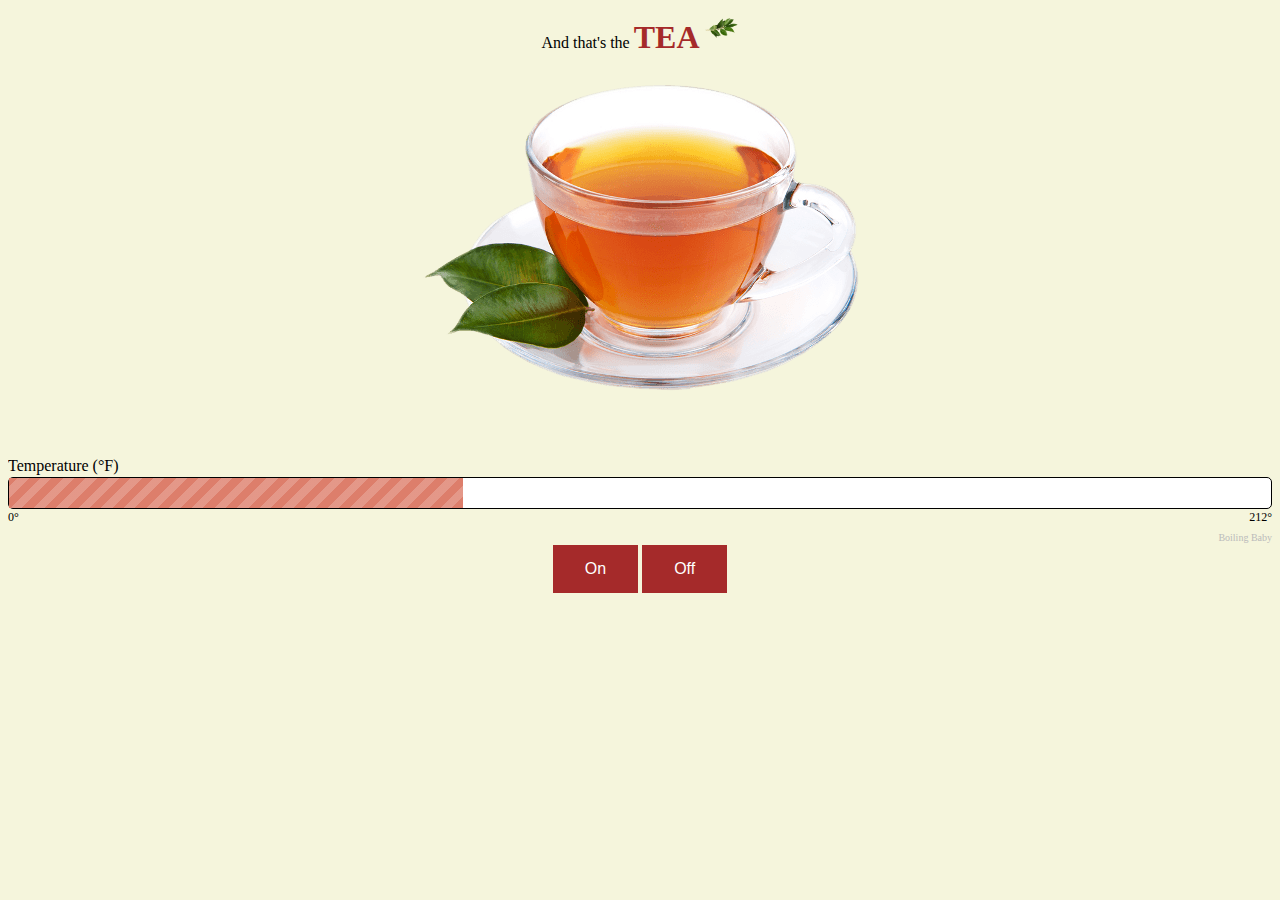
==== public/index.html @ 52ef3a63 "Added sound" ====
<!DOCTYPE html>
<html>
<head>
	<title>KettleBot</title>
	<link rel="stylesheet" type="text/css" href="style.css">
	<script 
  src="https://code.jquery.com/jquery-3.4.1.min.js"
  integrity="sha256-CSXorXvZcTkaix6Yvo6HppcZGetbYMGWSFlBw8HfCJo="
  crossorigin="anonymous"></script>
</head>
<body>
  <audio id="poor">
    <source src="poor.mp3" type="audio/mpeg" />
</audio>
  <audio id="slurp">
    <source src="slurp.mp3" type="audio/mpeg" />
</audio>
<center> And that's the <strong class="big">TEA</strong> <img src="leaf.jpg" width="35" height="40" onClick="document.getElementById('slurp').play(); return false;" />
</body>
</br> 
<img src="tea.jpg" onClick="document.getElementById('poor').play(); return false;" />
<p id="temp"></p><br/>
<div class="dollartimes-pb" style="font-family: arial; width: 300px; box-sizing: border-box; clear:both;">
  </center>
  <div class="dollartimes-pb-title" style="font-size:16px; overflow: hidden;">Temperature (°F)</div>
  <div>
    <div class="dollartimes-pb-frame" title="1000 / 36% towards goal" style="border-radius: 5px; background-color: #ffffff;padding: 0px;border: 1px solid #000; height: 30px; margin: 2px 0 1px;">
      <div class="dollartimes-pb-fill" style="width:36%; height: 100%; margin-top: 0px; background: repeating-linear-gradient(-45deg, rgba(221,126,107,1), rgba(221,126,107,1) 8px, rgba(221,126,107,0.8) 8px, rgba(221,126,107,0.8) 16px);">&nbsp;</div>
    </div>
    <span class="dollartimes-pb-caption" style="float: left; font-size: 12px;">0°</span>
    <span class="dollartimes-pb-caption" style="float: right; font-size: 12px;">212°</span>
  </div>
  <div style="clear: both;"></div>
  <div style="margin: 2px 0 0 0; text-align: right;">
    <a href="http://www.dollartimes.com/on-your-site/progress-bar.htm?name=Temperature&start=0&goal=212&current=76&color=dd7e6b&unit=%C2%B0&unitposition=right&size=300" style="font-size: 10px;text-decoration:none;color:#bbb">Boiling Baby</a>
  </div>
</div>
<center>
<button  class="button" id="buttonOn">On</button>
<button class="button" id="buttonOff">Off</button>



<script type="text/javascript">
var url = "localhost";
$(document).ready(function() {
    $("#buttonOn").click(function(){
        $.post(url+"/on");
    }); 
    $("#buttonOff").click(function(){
        $.post(url+"/off");
    });
   	$.get(url+"/state.json", function(data) {
    	$("#temp").html(data.temp);
      //data.power can be 0 for off or 1 for on
   	}, "json");
});
</script>

</body>
</html>
---- public/style.css ----
body {
	background: beige;
}
.big {
	font-size: 200%;
	font-family: fantasy;
	color: brown;
}


.button {
  background-color: brown;
  border: thin;
  color: white;
  padding: 15px 32px;
  text-align: center;
  text-decoration: none;
  display: inline-flex;
  font-size: 16px;
}
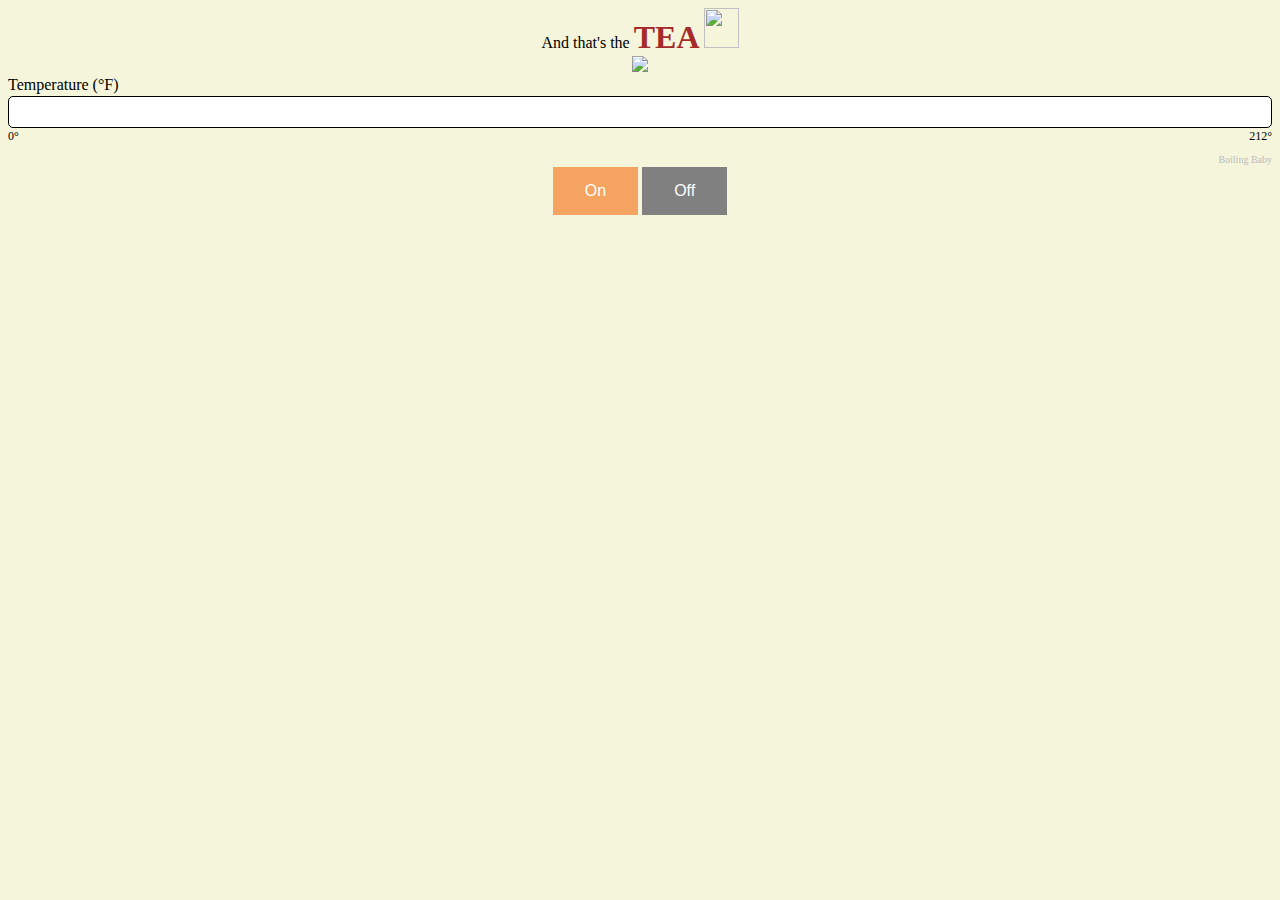
==== commit cdebb98c: "condensed to one file and improved button" ====
--- a/public/index.html
+++ b/public/index.html
@@ -2,7 +2,36 @@
 <html>
 <head>
 	<title>KettleBot</title>
-	<link rel="stylesheet" type="text/css" href="style.css">
+  <style type="text/css">
+    body {
+      background: beige;
+    }
+    .big {
+      font-size: 200%;
+      font-family: fantasy;
+      color: brown;
+    }
+
+
+    .button {
+      background-color: gray;
+      border: thin;
+      color: white;
+      padding: 15px 32px;
+      text-align: center;
+      text-decoration: none;
+      display: inline-flex;
+      font-size: 16px;
+    }
+
+    #buttonOn {
+      background-color: #F4A460;
+    }
+
+    #buttonOff {
+      background-color: gray;
+    }
+  </style>
 	<script 
   src="https://code.jquery.com/jquery-3.4.1.min.js"
   integrity="sha256-CSXorXvZcTkaix6Yvo6HppcZGetbYMGWSFlBw8HfCJo="
@@ -15,24 +44,26 @@
   <audio id="slurp">
     <source src="slurp.mp3" type="audio/mpeg" />
 </audio>
-<center> And that's the <strong class="big">TEA</strong> <img src="leaf.jpg" width="35" height="40" onClick="document.getElementById('slurp').play(); return false;" />
+<center> And that's the <strong class="big">TEA</strong> <img src="https://i.ya-webdesign.com/images/laurel-plant-png.png" width="35" height="40" onClick="document.getElementById('slurp').play(); return false;" />
 </body>
 </br> 
-<img src="tea.jpg" onClick="document.getElementById('poor').play(); return false;" />
-<p id="temp"></p><br/>
+<img src="https://www.picpng.com/uploads/Cup_Tea_PNG_27729.Png" onClick="document.getElementById('poor').play(); return false;" />
 <div class="dollartimes-pb" style="font-family: arial; width: 300px; box-sizing: border-box; clear:both;">
   </center>
   <div class="dollartimes-pb-title" style="font-size:16px; overflow: hidden;">Temperature (°F)</div>
   <div>
-    <div class="dollartimes-pb-frame" title="1000 / 36% towards goal" style="border-radius: 5px; background-color: #ffffff;padding: 0px;border: 1px solid #000; height: 30px; margin: 2px 0 1px;">
-      <div class="dollartimes-pb-fill" style="width:36%; height: 100%; margin-top: 0px; background: repeating-linear-gradient(-45deg, rgba(221,126,107,1), rgba(221,126,107,1) 8px, rgba(221,126,107,0.8) 8px, rgba(221,126,107,0.8) 16px);">&nbsp;</div>
+    <div class="dollartimes-pb-frame" title="76 / 36% towards goal" style="border-radius: 5px; background-color: #ffffff;padding: 0px;border: 1px solid #000; height: 30px; margin: 2px 0 1px;">
+      <div class="dollartimes-pb-fill" style="width:0%; height: 100%; margin-top: 0px; background: repeating-linear-gradient(-45deg, rgba(221,126,107,1), rgba(221,126,107,1) 8px, rgba(221,126,107,0.8) 8px, rgba(221,126,107,0.8) 16px);">&nbsp;
+            <span class="dollartimes-pb-caption" style="float: right; margin-top: 32px; font-size: 12px;" id="currTemp"></span>
+      </div>
     </div>
     <span class="dollartimes-pb-caption" style="float: left; font-size: 12px;">0°</span>
+
     <span class="dollartimes-pb-caption" style="float: right; font-size: 12px;">212°</span>
   </div>
   <div style="clear: both;"></div>
   <div style="margin: 2px 0 0 0; text-align: right;">
-    <a href="http://www.dollartimes.com/on-your-site/progress-bar.htm?name=Temperature&start=0&goal=212&current=76&color=dd7e6b&unit=%C2%B0&unitposition=right&size=300" style="font-size: 10px;text-decoration:none;color:#bbb">Boiling Baby</a>
+    <span style="font-size: 10px;color:#bbb">Boiling Baby</span>
   </div>
 </div>
 <center>
@@ -42,7 +73,7 @@
 
 
 <script type="text/javascript">
-var url = "localhost";
+var url = "http://192.168.1.147";
 $(document).ready(function() {
     $("#buttonOn").click(function(){
         $.post(url+"/on");
@@ -50,10 +81,20 @@
     $("#buttonOff").click(function(){
         $.post(url+"/off");
     });
-   	$.get(url+"/state.json", function(data) {
-    	$("#temp").html(data.temp);
-      //data.power can be 0 for off or 1 for on
-   	}, "json");
+    $("#buttonOff").hide();
+   	setInterval(function() {
+      $.get(url+"/state.json", function(data) {
+    	  $(".dollartimes-pb-fill").css("width", (data.temp/980 * 100)+"%");
+        $("#currTemp").html(Math.round((data.temp/980 * 212))+"°");
+        if(data.power) {
+          $("#buttonOff").show();
+          $("#buttonOn").hide();
+        } else {
+          $("#buttonOff").hide();
+          $("#buttonOn").show();
+        }
+   	    }, "json")
+    }, 1000);
 });
 </script>
 
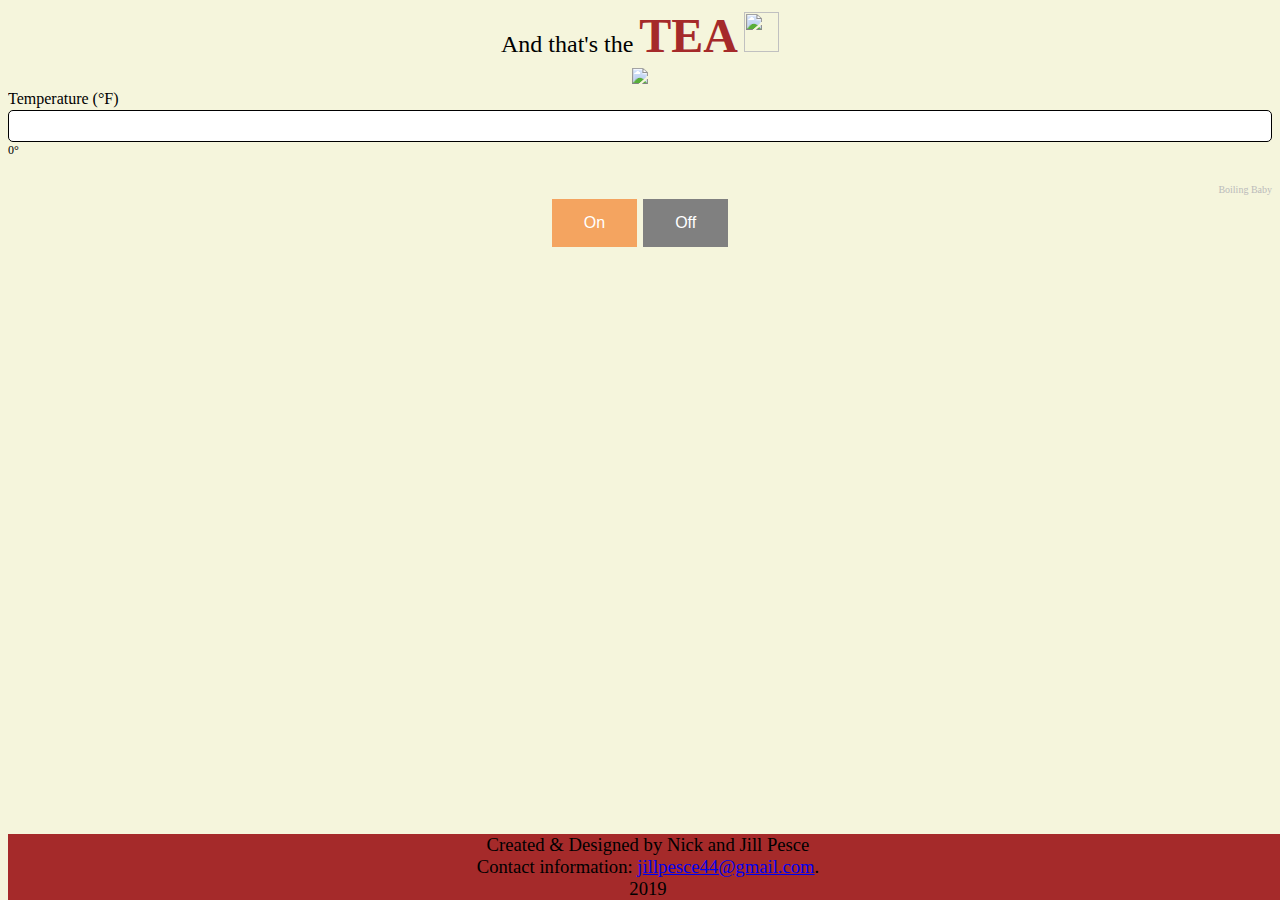
==== commit 1f3eb82e: "added footer" ====
--- a/public/index.html
+++ b/public/index.html
@@ -5,6 +5,7 @@
   <style type="text/css">
     body {
       background: beige;
+      font-size: 18pt;
     }
     .big {
       font-size: 200%;
@@ -31,72 +32,85 @@
     #buttonOff {
       background-color: gray;
     }
+
+    footer {
+      position: absolute;
+      bottom: 0;
+      width: 100%;
+      background-color: brown;
+      font-size: 14pt;
+      text-decoration-color: white;
+    }
   </style>
-	<script 
+  <script 
   src="https://code.jquery.com/jquery-3.4.1.min.js"
   integrity="sha256-CSXorXvZcTkaix6Yvo6HppcZGetbYMGWSFlBw8HfCJo="
   crossorigin="anonymous"></script>
 </head>
 <body>
-  <audio id="poor">
-    <source src="poor.mp3" type="audio/mpeg" />
-</audio>
   <audio id="slurp">
-    <source src="slurp.mp3" type="audio/mpeg" />
-</audio>
-<center> And that's the <strong class="big">TEA</strong> <img src="https://i.ya-webdesign.com/images/laurel-plant-png.png" width="35" height="40" onClick="document.getElementById('slurp').play(); return false;" />
-</body>
+    <source src="http://soundbible.com/grab.php?id=1527&type=mp3" type="audio/mpeg" />
+  </audio>
+  <center> And that's the <strong class="big">TEA</strong> <a href="https://www.youtube.com/watch?v=GFfn8L2saYI&feature=youtu.be&t=77" target="_blank"><img src="https://i.ya-webdesign.com/images/laurel-plant-png.png" width="35" height="40" /> </a> 
+  </body>
 </br> 
-<img src="https://www.picpng.com/uploads/Cup_Tea_PNG_27729.Png" onClick="document.getElementById('poor').play(); return false;" />
+<img src="http://www.pngall.com/wp-content/uploads/2016/04/Tea-Transparent.png" onClick="document.getElementById('slurp').play(); return false;" />
 <div class="dollartimes-pb" style="font-family: arial; width: 300px; box-sizing: border-box; clear:both;">
-  </center>
-  <div class="dollartimes-pb-title" style="font-size:16px; overflow: hidden;">Temperature (°F)</div>
-  <div>
-    <div class="dollartimes-pb-frame" title="76 / 36% towards goal" style="border-radius: 5px; background-color: #ffffff;padding: 0px;border: 1px solid #000; height: 30px; margin: 2px 0 1px;">
-      <div class="dollartimes-pb-fill" style="width:0%; height: 100%; margin-top: 0px; background: repeating-linear-gradient(-45deg, rgba(221,126,107,1), rgba(221,126,107,1) 8px, rgba(221,126,107,0.8) 8px, rgba(221,126,107,0.8) 16px);">&nbsp;
-            <span class="dollartimes-pb-caption" style="float: right; margin-top: 32px; font-size: 12px;" id="currTemp"></span>
-      </div>
+</center>
+<div class="dollartimes-pb-title" style="font-size:16px; overflow: hidden;">Temperature (°F)</div>
+<div>
+  <div class="dollartimes-pb-frame" title="76 / 36% towards goal" style="border-radius: 5px; background-color: #ffffff;padding: 0px;border: 1px solid #000; height: 30px; margin: 2px 0 1px;">
+    <div class="dollartimes-pb-fill" style="width:0%; height: 100%; margin-top: 0px; background: repeating-linear-gradient(-45deg, rgba(221,126,107,1), rgba(221,126,107,1) 8px, rgba(221,126,107,0.8) 8px, rgba(221,126,107,0.8) 16px);">&nbsp;
+      <span class="dollartimes-pb-caption" style="float: right; margin-top: 32px; font-size: 12px;" id="currTemp"></span>
     </div>
-    <span class="dollartimes-pb-caption" style="float: left; font-size: 12px;">0°</span>
+  </div>
+  <span class="dollartimes-pb-caption" style="float: left; font-size: 12px;">0°</span>
 
-    <span class="dollartimes-pb-caption" style="float: right; font-size: 12px;">212°</span>
-  </div>
-  <div style="clear: both;"></div>
-  <div style="margin: 2px 0 0 0; text-align: right;">
-    <span style="font-size: 10px;color:#bbb">Boiling Baby</span>
-  </div>
+  <span class="dollartimes-pb-caption" style="float: right; font-size: 12px;"></span>
+</div>
+<div style="clear: both;"></div>
+<div style="margin: 2px 0 0 0; text-align: right;">
+  <span style="font-size: 10px;color:#bbb">Boiling Baby</span>
+</div>
 </div>
 <center>
-<button  class="button" id="buttonOn">On</button>
-<button class="button" id="buttonOff">Off</button>
+  <button  class="button" id="buttonOn">On</button>
+  <button class="button" id="buttonOff">Off</button>
 
 
-
-<script type="text/javascript">
-var url = "http://192.168.1.147";
-$(document).ready(function() {
-    $("#buttonOn").click(function(){
+  <script type="text/javascript">
+    var url = "http://192.168.1.147";
+    $(document).ready(function() {
+      $("#buttonOn").click(function(){
         $.post(url+"/on");
-    }); 
-    $("#buttonOff").click(function(){
+      }); 
+      $("#buttonOff").click(function(){
         $.post(url+"/off");
-    });
-    $("#buttonOff").hide();
-   	setInterval(function() {
-      $.get(url+"/state.json", function(data) {
-    	  $(".dollartimes-pb-fill").css("width", (data.temp/980 * 100)+"%");
-        $("#currTemp").html(Math.round((data.temp/980 * 212))+"°");
-        if(data.power) {
+      });
+      $("#buttonOff").hide();
+      setInterval(function() {
+        $.get(url+"/state.json", function(data) {
+         $(".dollartimes-pb-fill").css("width", (data.temp/980 * 100)+"%");
+         $("#currTemp").html(Math.round((data.temp/980 * 212))+"°");
+         if(data.power) {
           $("#buttonOff").show();
           $("#buttonOn").hide();
         } else {
           $("#buttonOff").hide();
           $("#buttonOn").show();
         }
-   	    }, "json")
-    }, 1000);
-});
-</script>
+      }, "json")
+      }, 1000);
+    });
+  </script>
 
 </body>
+<footer>
+    Created & Designed by Nick and Jill Pesce
+    <br>
+    Contact information: <a href="mailto:jillpesce44@gmail.com">
+    jillpesce44@gmail.com</a>.
+    <br>
+    2019
+</footer>
 </html>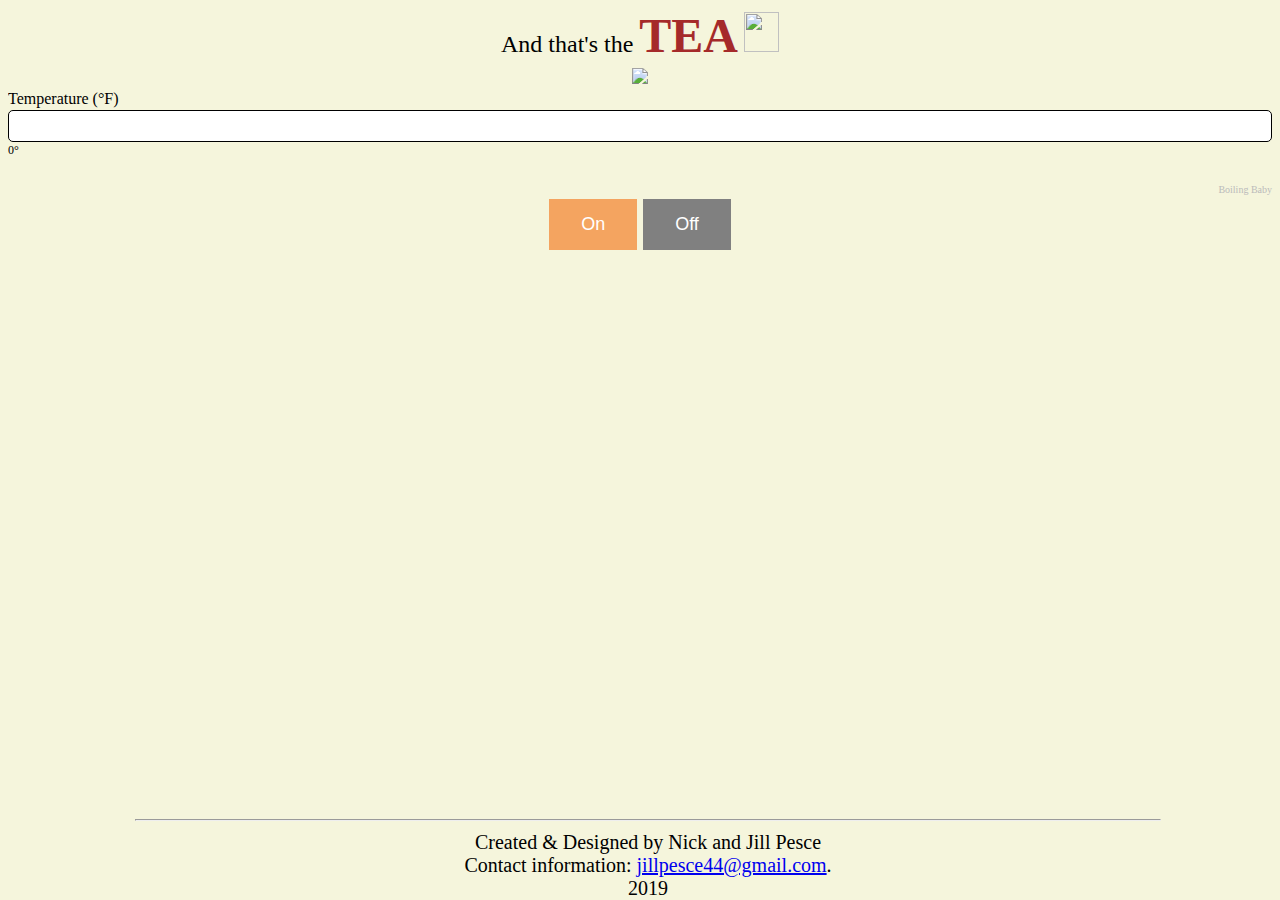
==== commit b802ec14: "fixed footer" ====
--- a/public/index.html
+++ b/public/index.html
@@ -7,6 +7,7 @@
       background: beige;
       font-size: 18pt;
     }
+
     .big {
       font-size: 200%;
       font-family: fantasy;
@@ -22,7 +23,7 @@
       text-align: center;
       text-decoration: none;
       display: inline-flex;
-      font-size: 16px;
+      font-size: 18px;
     }
 
     #buttonOn {
@@ -37,9 +38,14 @@
       position: absolute;
       bottom: 0;
       width: 100%;
-      background-color: brown;
-      font-size: 14pt;
-      text-decoration-color: white;
+      font-size: 15pt;
+      margin-left: 0;
+      height: auto;
+    }
+
+    hr {
+      width: 80%;
+      size: 10px;
     }
   </style>
   <script 
@@ -51,7 +57,7 @@
   <audio id="slurp">
     <source src="http://soundbible.com/grab.php?id=1527&type=mp3" type="audio/mpeg" />
   </audio>
-  <center> And that's the <strong class="big">TEA</strong> <a href="https://www.youtube.com/watch?v=GFfn8L2saYI&feature=youtu.be&t=77" target="_blank"><img src="https://i.ya-webdesign.com/images/laurel-plant-png.png" width="35" height="40" /> </a> 
+  <center> And that's the <strong class="big">TEA</strong> <a href="https://www.youtube.com/watch?v=GFfn8L2saYI&feature=youtu.be&t=77" target="_blank"><img src="https://i.ya-webdesign.com/images/laurel-plant-png.png" width="35" height="40"/> </a> 
   </body>
 </br> 
 <img src="http://www.pngall.com/wp-content/uploads/2016/04/Tea-Transparent.png" onClick="document.getElementById('slurp').play(); return false;" />
@@ -106,11 +112,13 @@
 
 </body>
 <footer>
+  <hr>
     Created & Designed by Nick and Jill Pesce
     <br>
     Contact information: <a href="mailto:jillpesce44@gmail.com">
     jillpesce44@gmail.com</a>.
     <br>
     2019
+    <br>
 </footer>
 </html>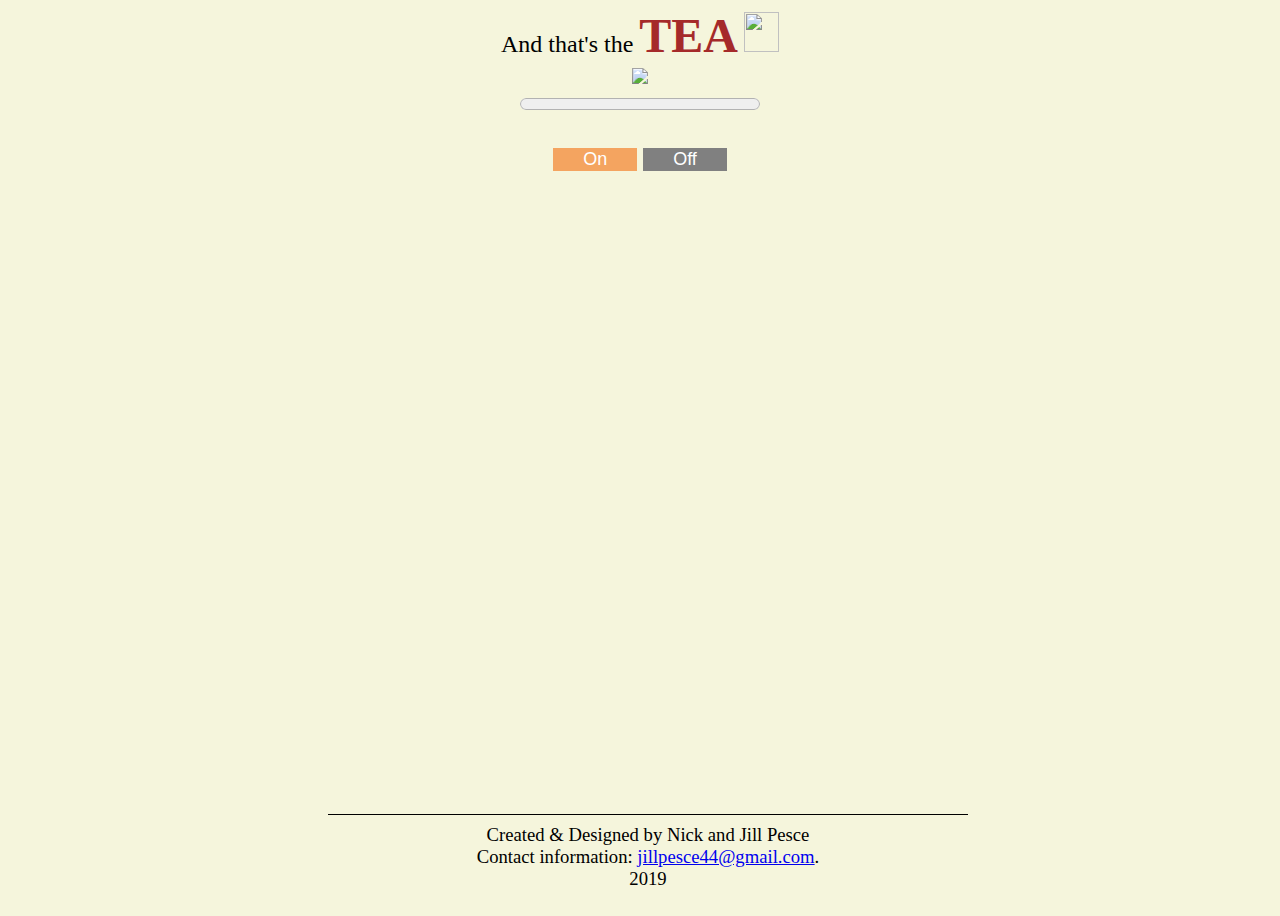
==== commit 6eac8aeb: "Changed progress bar and added bulma functionality" ====
--- a/public/index.html
+++ b/public/index.html
@@ -1,11 +1,18 @@
 <!DOCTYPE html>
 <html>
+<!DOCTYPE html>
+
 <head>
-	<title>KettleBot</title>
+  <meta charset="utf-8">
+  <meta name="viewport" content="width=device-width, initial-scale=1">
+  <link rel="stylesheet" href="https://cdnjs.cloudflare.com/ajax/libs/bulma/0.7.5/css/bulma.min.css">
+  <title>KettleBot</title>
   <style type="text/css">
     body {
       background: beige;
       font-size: 18pt;
+      text-align: center;
+      height: 100vh;
     }
 
     .big {
@@ -15,13 +22,12 @@
     }
 
 
-    .button {
-      background-color: gray;
+    .my-button {
       border: thin;
       color: white;
-      padding: 15px 32px;
+      padding-left: 30px;
+      padding-right: 30px;
       text-align: center;
-      text-decoration: none;
       display: inline-flex;
       font-size: 18px;
     }
@@ -35,18 +41,21 @@
     }
 
     footer {
-      position: absolute;
+      background: beige;
       bottom: 0;
       width: 100%;
-      font-size: 15pt;
-      margin-left: 0;
-      height: auto;
+      font-size: 14pt;
+      position: absolute;
+      bottom: 10px;
     }
 
     hr {
-      width: 80%;
-      size: 10px;
+      border: none;  
+      border-bottom: 1px solid black; 
+      width: 50%; 
+      margin-left: 25%;              
     }
+
   </style>
   <script 
   src="https://code.jquery.com/jquery-3.4.1.min.js"
@@ -57,68 +66,55 @@
   <audio id="slurp">
     <source src="http://soundbible.com/grab.php?id=1527&type=mp3" type="audio/mpeg" />
   </audio>
-  <center> And that's the <strong class="big">TEA</strong> <a href="https://www.youtube.com/watch?v=GFfn8L2saYI&feature=youtu.be&t=77" target="_blank"><img src="https://i.ya-webdesign.com/images/laurel-plant-png.png" width="35" height="40"/> </a> 
-  </body>
+  And that's the <strong class="big">TEA</strong> <a href="https://www.youtube.com/watch?v=GFfn8L2saYI&feature=youtu.be&t=77" target="_blank"><img src="https://i.ya-webdesign.com/images/laurel-plant-png.png" width="35" height="40"/> </a> 
+</body>
 </br> 
 <img src="http://www.pngall.com/wp-content/uploads/2016/04/Tea-Transparent.png" onClick="document.getElementById('slurp').play(); return false;" />
-<div class="dollartimes-pb" style="font-family: arial; width: 300px; box-sizing: border-box; clear:both;">
-</center>
-<div class="dollartimes-pb-title" style="font-size:16px; overflow: hidden;">Temperature (°F)</div>
-<div>
-  <div class="dollartimes-pb-frame" title="76 / 36% towards goal" style="border-radius: 5px; background-color: #ffffff;padding: 0px;border: 1px solid #000; height: 30px; margin: 2px 0 1px;">
-    <div class="dollartimes-pb-fill" style="width:0%; height: 100%; margin-top: 0px; background: repeating-linear-gradient(-45deg, rgba(221,126,107,1), rgba(221,126,107,1) 8px, rgba(221,126,107,0.8) 8px, rgba(221,126,107,0.8) 16px);">&nbsp;
-      <span class="dollartimes-pb-caption" style="float: right; margin-top: 32px; font-size: 12px;" id="currTemp"></span>
-    </div>
+<section class="section">
+  <div class="container">
+    <progress class="progress is-large" value="currTemp" max="100">currTemp</progress>
   </div>
-  <span class="dollartimes-pb-caption" style="float: left; font-size: 12px;">0°</span>
+  <br>
+  <div>
+    <button  class="my-button button is-medium" id="buttonOn">On</button>
+    <button class="my-button button is-medium" id="buttonOff">Off</button>
+  </div>
+</section>
 
-  <span class="dollartimes-pb-caption" style="float: right; font-size: 12px;"></span>
-</div>
-<div style="clear: both;"></div>
-<div style="margin: 2px 0 0 0; text-align: right;">
-  <span style="font-size: 10px;color:#bbb">Boiling Baby</span>
-</div>
-</div>
-<center>
-  <button  class="button" id="buttonOn">On</button>
-  <button class="button" id="buttonOff">Off</button>
-
-
-  <script type="text/javascript">
-    var url = "http://192.168.1.147";
-    $(document).ready(function() {
-      $("#buttonOn").click(function(){
-        $.post(url+"/on");
-      }); 
-      $("#buttonOff").click(function(){
-        $.post(url+"/off");
-      });
-      $("#buttonOff").hide();
-      setInterval(function() {
-        $.get(url+"/state.json", function(data) {
-         $(".dollartimes-pb-fill").css("width", (data.temp/980 * 100)+"%");
-         $("#currTemp").html(Math.round((data.temp/980 * 212))+"°");
-         if(data.power) {
-          $("#buttonOff").show();
-          $("#buttonOn").hide();
-        } else {
-          $("#buttonOff").hide();
-          $("#buttonOn").show();
-        }
-      }, "json")
-      }, 1000);
-    });
-  </script>
-
-</body>
 <footer>
   <hr>
-    Created & Designed by Nick and Jill Pesce
-    <br>
-    Contact information: <a href="mailto:jillpesce44@gmail.com">
-    jillpesce44@gmail.com</a>.
-    <br>
-    2019
-    <br>
+  Created & Designed by Nick and Jill Pesce
+  <br>
+  Contact information: <a href="mailto:jillpesce44@gmail.com">
+  jillpesce44@gmail.com</a>.
+  <br>
+  2019
+
 </footer>
-</html>+</body>
+
+<script type="text/javascript">
+  var url = "http://192.168.1.147";
+  $(document).ready(function() {
+    $("#buttonOn").click(function(){
+      $.post(url+"/on");
+    }); 
+    $("#buttonOff").click(function(){
+      $.post(url+"/off");
+    });
+    $("#buttonOff").hide();
+    setInterval(function() {
+      $.get(url+"/state.json", function(data) {
+       $(".progress").css("width", (data.temp/980 * 100)+"%");
+       $("#currTemp").html(Math.round((data.temp/980 * 212))+"°");
+       if(data.power) {
+        $("#buttonOff").show();
+        $("#buttonOn").hide();
+      } else {
+        $("#buttonOff").hide();
+        $("#buttonOn").show();
+      }
+    }, "json")
+    }, 1000);
+  });
+</script>
